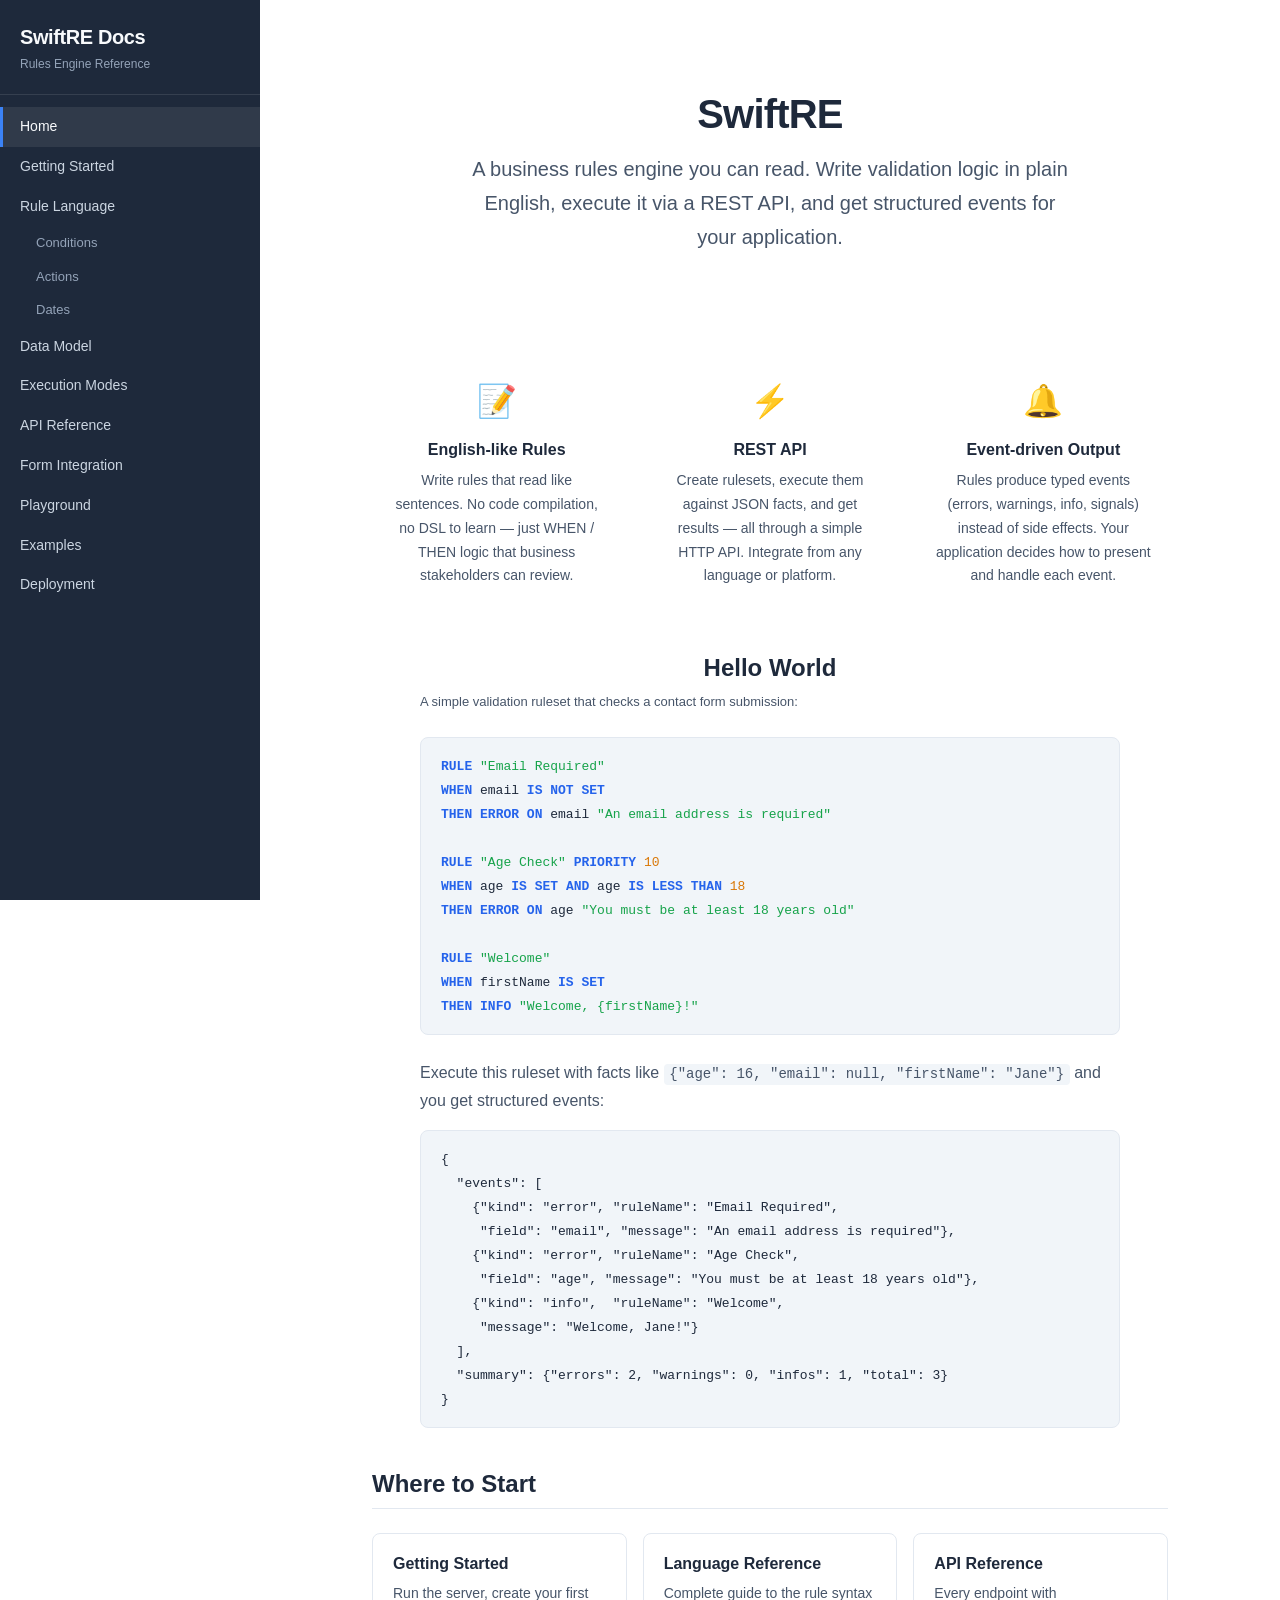
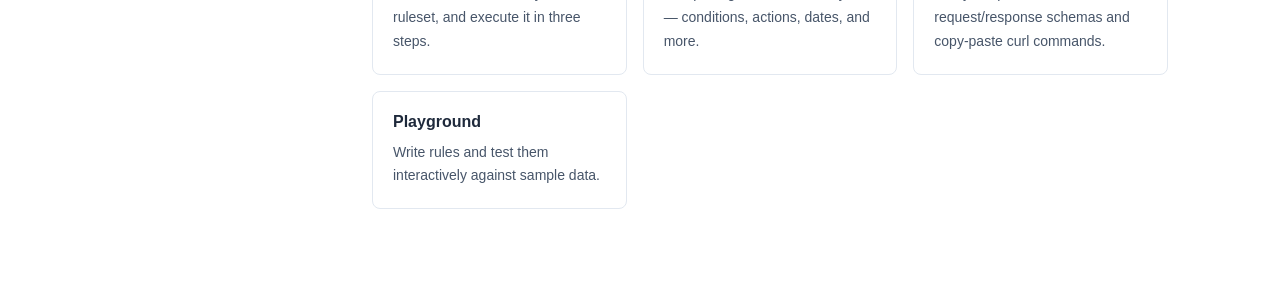
==== index.html @ fec7c4a0 "first commit" ====
<!DOCTYPE html>
<html lang="en">
<head>
    <meta charset="UTF-8">
    <meta name="viewport" content="width=device-width, initial-scale=1.0">
    <title>SwiftRE — A Business Rules Engine You Can Read</title>
    <link rel="stylesheet" href="css/style.css">
</head>
<body>

<button class="menu-toggle" aria-label="Toggle navigation">&#9776;</button>

<aside class="sidebar">
    <div class="sidebar-header">
        <h1>SwiftRE Docs</h1>
        <p>Rules Engine Reference</p>
    </div>
    <nav>
        <ul>
            <li><a href="index.html">Home</a></li>
            <li><a href="pages/getting-started.html">Getting Started</a></li>
            <li>
                <a href="pages/rule-language.html">Rule Language</a>
                <ul>
                    <li><a href="pages/conditions.html">Conditions</a></li>
                    <li><a href="pages/actions.html">Actions</a></li>
                    <li><a href="pages/dates.html">Dates</a></li>
                </ul>
            </li>
            <li><a href="pages/data-model.html">Data Model</a></li>
            <li><a href="pages/execution.html">Execution Modes</a></li>
            <li><a href="pages/api-reference.html">API Reference</a></li>
            <li><a href="pages/integration.html">Form Integration</a></li>
            <li><a href="pages/playground.html">Playground</a></li>
            <li><a href="pages/examples.html">Examples</a></li>
            <li><a href="pages/deployment.html">Deployment</a></li>
        </ul>
    </nav>
</aside>

<main class="content">
    <div class="content-inner">

        <div class="hero">
            <h1>SwiftRE</h1>
            <p class="tagline">A business rules engine you can read. Write validation logic in plain English, execute it via a REST API, and get structured events for your application.</p>
        </div>

        <div class="features">
            <div class="feature">
                <div class="feature-icon">&#128221;</div>
                <h3>English-like Rules</h3>
                <p>Write rules that read like sentences. No code compilation, no DSL to learn &mdash; just WHEN / THEN logic that business stakeholders can review.</p>
            </div>
            <div class="feature">
                <div class="feature-icon">&#9889;</div>
                <h3>REST API</h3>
                <p>Create rulesets, execute them against JSON facts, and get results &mdash; all through a simple HTTP API. Integrate from any language or platform.</p>
            </div>
            <div class="feature">
                <div class="feature-icon">&#128276;</div>
                <h3>Event-driven Output</h3>
                <p>Rules produce typed events (errors, warnings, info, signals) instead of side effects. Your application decides how to present and handle each event.</p>
            </div>
        </div>

        <div class="example-block">
            <h2>Hello World</h2>
            <p class="annotation">A simple validation ruleset that checks a contact form submission:</p>
            <pre><code class="language-swiftre">RULE "Email Required"
WHEN email IS NOT SET
THEN ERROR ON email "An email address is required"

RULE "Age Check" PRIORITY 10
WHEN age IS SET AND age IS LESS THAN 18
THEN ERROR ON age "You must be at least 18 years old"

RULE "Welcome"
WHEN firstName IS SET
THEN INFO "Welcome, {firstName}!"</code></pre>

            <p style="margin-top: 1rem;">Execute this ruleset with facts like <code>{"age": 16, "email": null, "firstName": "Jane"}</code> and you get structured events:</p>
            <pre><code>{
  "events": [
    {"kind": "error", "ruleName": "Email Required",
     "field": "email", "message": "An email address is required"},
    {"kind": "error", "ruleName": "Age Check",
     "field": "age", "message": "You must be at least 18 years old"},
    {"kind": "info",  "ruleName": "Welcome",
     "message": "Welcome, Jane!"}
  ],
  "summary": {"errors": 2, "warnings": 0, "infos": 1, "total": 3}
}</code></pre>
        </div>

        <h2>Where to Start</h2>
        <div class="card-grid">
            <a class="card" href="pages/getting-started.html">
                <h3>Getting Started</h3>
                <p>Run the server, create your first ruleset, and execute it in three steps.</p>
            </a>
            <a class="card" href="pages/rule-language.html">
                <h3>Language Reference</h3>
                <p>Complete guide to the rule syntax &mdash; conditions, actions, dates, and more.</p>
            </a>
            <a class="card" href="pages/api-reference.html">
                <h3>API Reference</h3>
                <p>Every endpoint with request/response schemas and copy-paste curl commands.</p>
            </a>
            <a class="card" href="pages/playground.html">
                <h3>Playground</h3>
                <p>Write rules and test them interactively against sample data.</p>
            </a>
        </div>

    </div>
</main>

<script src="js/nav.js"></script>
<script src="js/highlight.js"></script>
</body>
</html>
---- css/style.css ----
/* SwiftRE Documentation — Site-wide Styles */

:root {
    --sidebar-width: 260px;
    --sidebar-bg: #1e293b;
    --sidebar-text: #cbd5e1;
    --sidebar-active: #f8fafc;
    --sidebar-hover: #94a3b8;
    --sidebar-accent: #3b82f6;
    --content-max: 860px;
    --body-bg: #ffffff;
    --body-text: #1e293b;
    --body-secondary: #475569;
    --code-bg: #f1f5f9;
    --code-border: #e2e8f0;
    --border: #e2e8f0;
    --link: #2563eb;
    --link-hover: #1d4ed8;
    --error-color: #dc2626;
    --warning-color: #d97706;
    --info-color: #2563eb;
    --success-color: #16a34a;
    --card-shadow: 0 1px 3px rgba(0,0,0,0.1), 0 1px 2px rgba(0,0,0,0.06);
    --font-sans: -apple-system, BlinkMacSystemFont, "Segoe UI", Roboto, Helvetica, Arial, sans-serif;
    --font-mono: "SF Mono", "Fira Code", "Fira Mono", "Roboto Mono", Menlo, Consolas, monospace;
}

*, *::before, *::after {
    box-sizing: border-box;
    margin: 0;
    padding: 0;
}

html {
    font-size: 16px;
    scroll-behavior: smooth;
}

body {
    font-family: var(--font-sans);
    color: var(--body-text);
    background: var(--body-bg);
    line-height: 1.7;
    display: flex;
    min-height: 100vh;
}

/* ── Sidebar ── */

.sidebar {
    width: var(--sidebar-width);
    background: var(--sidebar-bg);
    color: var(--sidebar-text);
    position: fixed;
    top: 0;
    left: 0;
    bottom: 0;
    overflow-y: auto;
    padding: 1.5rem 0;
    z-index: 100;
    transition: transform 0.3s ease;
}

.sidebar-header {
    padding: 0 1.25rem 1.25rem;
    border-bottom: 1px solid rgba(255,255,255,0.1);
    margin-bottom: 0.75rem;
}

.sidebar-header h1 {
    font-size: 1.25rem;
    font-weight: 700;
    color: #f8fafc;
    letter-spacing: -0.02em;
}

.sidebar-header p {
    font-size: 0.75rem;
    color: var(--sidebar-hover);
    margin-top: 0.25rem;
}

.sidebar nav ul {
    list-style: none;
}

.sidebar nav > ul > li > a {
    display: block;
    padding: 0.5rem 1.25rem;
    color: var(--sidebar-text);
    text-decoration: none;
    font-size: 0.875rem;
    font-weight: 500;
    transition: color 0.15s, background 0.15s;
}

.sidebar nav > ul > li > a:hover {
    color: var(--sidebar-active);
    background: rgba(255,255,255,0.05);
}

.sidebar nav > ul > li > a.active {
    color: var(--sidebar-active);
    background: rgba(255,255,255,0.08);
    border-left: 3px solid var(--sidebar-accent);
    padding-left: calc(1.25rem - 3px);
}

.sidebar nav ul ul {
    list-style: none;
}

.sidebar nav ul ul a {
    display: block;
    padding: 0.35rem 1.25rem 0.35rem 2.25rem;
    color: var(--sidebar-hover);
    text-decoration: none;
    font-size: 0.8125rem;
    transition: color 0.15s;
}

.sidebar nav ul ul a:hover {
    color: var(--sidebar-active);
}

.sidebar nav ul ul a.active {
    color: var(--sidebar-active);
}

/* ── Mobile menu toggle ── */

.menu-toggle {
    display: none;
    position: fixed;
    top: 1rem;
    left: 1rem;
    z-index: 200;
    background: var(--sidebar-bg);
    color: #f8fafc;
    border: none;
    border-radius: 6px;
    padding: 0.5rem 0.65rem;
    cursor: pointer;
    font-size: 1.25rem;
    line-height: 1;
}

/* ── Main content ── */

.content {
    margin-left: var(--sidebar-width);
    flex: 1;
    min-width: 0;
}

.content-inner {
    max-width: var(--content-max);
    margin: 0 auto;
    padding: 2.5rem 2rem 4rem;
}

/* ── Typography ── */

h1, h2, h3, h4 {
    color: var(--body-text);
    line-height: 1.3;
}

.content h1 {
    font-size: 2rem;
    font-weight: 700;
    margin-bottom: 0.5rem;
    letter-spacing: -0.02em;
}

.content h2 {
    font-size: 1.5rem;
    font-weight: 600;
    margin-top: 2.5rem;
    margin-bottom: 0.75rem;
    padding-bottom: 0.5rem;
    border-bottom: 1px solid var(--border);
}

.content h3 {
    font-size: 1.125rem;
    font-weight: 600;
    margin-top: 1.75rem;
    margin-bottom: 0.5rem;
}

.content p {
    margin-bottom: 1rem;
    color: var(--body-secondary);
}

.content a {
    color: var(--link);
    text-decoration: none;
}

.content a:hover {
    color: var(--link-hover);
    text-decoration: underline;
}

.lead {
    font-size: 1.125rem;
    color: var(--body-secondary);
    margin-bottom: 1.5rem;
}

/* ── Code ── */

code {
    font-family: var(--font-mono);
    font-size: 0.875em;
    background: var(--code-bg);
    padding: 0.15em 0.4em;
    border-radius: 4px;
}

pre {
    background: var(--code-bg);
    border: 1px solid var(--code-border);
    border-radius: 8px;
    padding: 1rem 1.25rem;
    overflow-x: auto;
    margin-bottom: 1.5rem;
    line-height: 1.5;
}

pre code {
    background: none;
    padding: 0;
    font-size: 0.8125rem;
}

/* ── Tables ── */

table {
    width: 100%;
    border-collapse: collapse;
    margin-bottom: 1.5rem;
    font-size: 0.875rem;
}

thead th {
    text-align: left;
    font-weight: 600;
    padding: 0.625rem 0.75rem;
    border-bottom: 2px solid var(--border);
    color: var(--body-text);
}

tbody td {
    padding: 0.5rem 0.75rem;
    border-bottom: 1px solid var(--border);
    color: var(--body-secondary);
}

tbody tr:hover {
    background: var(--code-bg);
}

tbody td code {
    font-size: 0.8125rem;
}

/* ── Cards ── */

.card-grid {
    display: grid;
    grid-template-columns: repeat(auto-fit, minmax(220px, 1fr));
    gap: 1rem;
    margin: 1.5rem 0;
}

.card {
    background: #fff;
    border: 1px solid var(--border);
    border-radius: 8px;
    padding: 1.25rem;
    text-decoration: none;
    color: inherit;
    transition: box-shadow 0.2s, border-color 0.2s;
}

.card:hover {
    box-shadow: var(--card-shadow);
    border-color: var(--sidebar-accent);
    text-decoration: none;
}

.card h3 {
    font-size: 1rem;
    margin: 0 0 0.5rem;
    color: var(--body-text);
}

.card p {
    font-size: 0.875rem;
    color: var(--body-secondary);
    margin: 0;
}

/* ── Hero (landing page) ── */

.hero {
    text-align: center;
    padding: 3rem 0 2rem;
}

.hero h1 {
    font-size: 2.5rem;
    margin-bottom: 0.75rem;
}

.hero .tagline {
    font-size: 1.25rem;
    color: var(--body-secondary);
    margin-bottom: 2rem;
    max-width: 600px;
    margin-left: auto;
    margin-right: auto;
}

.features {
    display: grid;
    grid-template-columns: repeat(3, 1fr);
    gap: 1.5rem;
    margin: 2rem 0;
}

.feature {
    text-align: center;
    padding: 1.5rem 1rem;
}

.feature-icon {
    font-size: 2rem;
    margin-bottom: 0.75rem;
}

.feature h3 {
    font-size: 1rem;
    margin: 0 0 0.5rem;
}

.feature p {
    font-size: 0.875rem;
    color: var(--body-secondary);
    margin: 0;
}

/* ── Example block (landing page) ── */

.example-block {
    text-align: left;
    margin: 2.5rem 0;
    max-width: 700px;
    margin-left: auto;
    margin-right: auto;
}

.example-block h2 {
    text-align: center;
    border: none;
}

.example-block .annotation {
    font-size: 0.8125rem;
    color: var(--body-secondary);
    margin-top: -0.75rem;
    margin-bottom: 1.5rem;
}

/* ── Callout boxes ── */

.callout {
    border-left: 4px solid var(--info-color);
    background: #eff6ff;
    padding: 1rem 1.25rem;
    border-radius: 0 6px 6px 0;
    margin-bottom: 1.5rem;
    font-size: 0.875rem;
}

.callout.warning {
    border-left-color: var(--warning-color);
    background: #fffbeb;
}

.callout.tip {
    border-left-color: var(--success-color);
    background: #f0fdf4;
}

.callout p {
    margin: 0;
    color: var(--body-text);
}

.callout strong {
    display: block;
    margin-bottom: 0.25rem;
}

/* ── Steps (numbered instructions) ── */

.steps {
    counter-reset: step;
    list-style: none;
    margin-bottom: 1.5rem;
}

.steps li {
    counter-increment: step;
    position: relative;
    padding-left: 2.5rem;
    margin-bottom: 1.25rem;
}

.steps li::before {
    content: counter(step);
    position: absolute;
    left: 0;
    top: 0.1em;
    width: 1.75rem;
    height: 1.75rem;
    background: var(--sidebar-accent);
    color: #fff;
    border-radius: 50%;
    font-size: 0.8125rem;
    font-weight: 600;
    display: flex;
    align-items: center;
    justify-content: center;
}

/* ── Endpoint blocks (API reference) ── */

.endpoint {
    border: 1px solid var(--border);
    border-radius: 8px;
    margin-bottom: 1.5rem;
    overflow: hidden;
}

.endpoint-header {
    display: flex;
    align-items: center;
    gap: 0.75rem;
    padding: 0.75rem 1rem;
    background: var(--code-bg);
    border-bottom: 1px solid var(--border);
}

.method {
    display: inline-block;
    padding: 0.2rem 0.5rem;
    border-radius: 4px;
    font-family: var(--font-mono);
    font-size: 0.75rem;
    font-weight: 700;
    text-transform: uppercase;
}

.method.get { background: #dbeafe; color: #1e40af; }
.method.post { background: #dcfce7; color: #166534; }
.method.put { background: #fef3c7; color: #92400e; }
.method.delete { background: #fee2e2; color: #991b1b; }

.endpoint-path {
    font-family: var(--font-mono);
    font-size: 0.875rem;
    font-weight: 500;
}

.endpoint-body {
    padding: 1rem;
}

.endpoint-body p {
    font-size: 0.875rem;
}

/* ── Tabs (for request/response examples) ── */

.tabs {
    display: flex;
    gap: 0;
    border-bottom: 1px solid var(--border);
    margin-bottom: 1rem;
}

.tab {
    padding: 0.5rem 1rem;
    font-size: 0.8125rem;
    font-weight: 500;
    border: none;
    background: none;
    color: var(--body-secondary);
    cursor: pointer;
    border-bottom: 2px solid transparent;
    margin-bottom: -1px;
}

.tab.active {
    color: var(--sidebar-accent);
    border-bottom-color: var(--sidebar-accent);
}

.tab-content {
    display: none;
}

.tab-content.active {
    display: block;
}

/* ── Playground ── */

.playground-container {
    display: grid;
    grid-template-columns: 1fr 1fr;
    gap: 1rem;
    margin-bottom: 1rem;
}

.playground-pane {
    border: 1px solid var(--border);
    border-radius: 8px;
    overflow: hidden;
}

.playground-pane-header {
    padding: 0.5rem 1rem;
    background: var(--code-bg);
    border-bottom: 1px solid var(--border);
    font-size: 0.8125rem;
    font-weight: 600;
}

.playground-pane textarea {
    width: 100%;
    min-height: 300px;
    border: none;
    padding: 1rem;
    font-family: var(--font-mono);
    font-size: 0.8125rem;
    line-height: 1.5;
    resize: vertical;
    outline: none;
}

.playground-toolbar {
    display: flex;
    align-items: center;
    gap: 1rem;
    margin-bottom: 1rem;
}

.btn {
    display: inline-flex;
    align-items: center;
    gap: 0.5rem;
    padding: 0.5rem 1.25rem;
    font-size: 0.875rem;
    font-weight: 500;
    border: 1px solid var(--border);
    border-radius: 6px;
    background: #fff;
    cursor: pointer;
    transition: all 0.15s;
}

.btn:hover {
    border-color: var(--sidebar-accent);
    color: var(--sidebar-accent);
}

.btn-primary {
    background: var(--sidebar-accent);
    color: #fff;
    border-color: var(--sidebar-accent);
}

.btn-primary:hover {
    background: var(--link-hover);
    border-color: var(--link-hover);
}

.playground-results {
    border: 1px solid var(--border);
    border-radius: 8px;
    padding: 1rem;
    min-height: 120px;
    background: var(--code-bg);
    font-family: var(--font-mono);
    font-size: 0.8125rem;
    white-space: pre-wrap;
}

/* ── Responsive ── */

@media (max-width: 768px) {
    .sidebar {
        transform: translateX(-100%);
    }

    .sidebar.open {
        transform: translateX(0);
    }

    .menu-toggle {
        display: block;
    }

    .content {
        margin-left: 0;
    }

    .content-inner {
        padding: 4rem 1.25rem 3rem;
    }

    .features {
        grid-template-columns: 1fr;
    }

    .hero h1 {
        font-size: 1.75rem;
    }

    .playground-container {
        grid-template-columns: 1fr;
    }

    .card-grid {
        grid-template-columns: 1fr;
    }

    table {
        display: block;
        overflow-x: auto;
    }
}

/* ── Syntax highlighting ── */

.hl-keyword { color: #2563eb; font-weight: 600; }
.hl-string  { color: #16a34a; }
.hl-number  { color: #d97706; }
.hl-field   { color: #7c3aed; }
.hl-comment { color: #94a3b8; font-style: italic; }

@media (max-width: 480px) {
    .content-inner {
        padding: 3.5rem 1rem 2rem;
    }
}
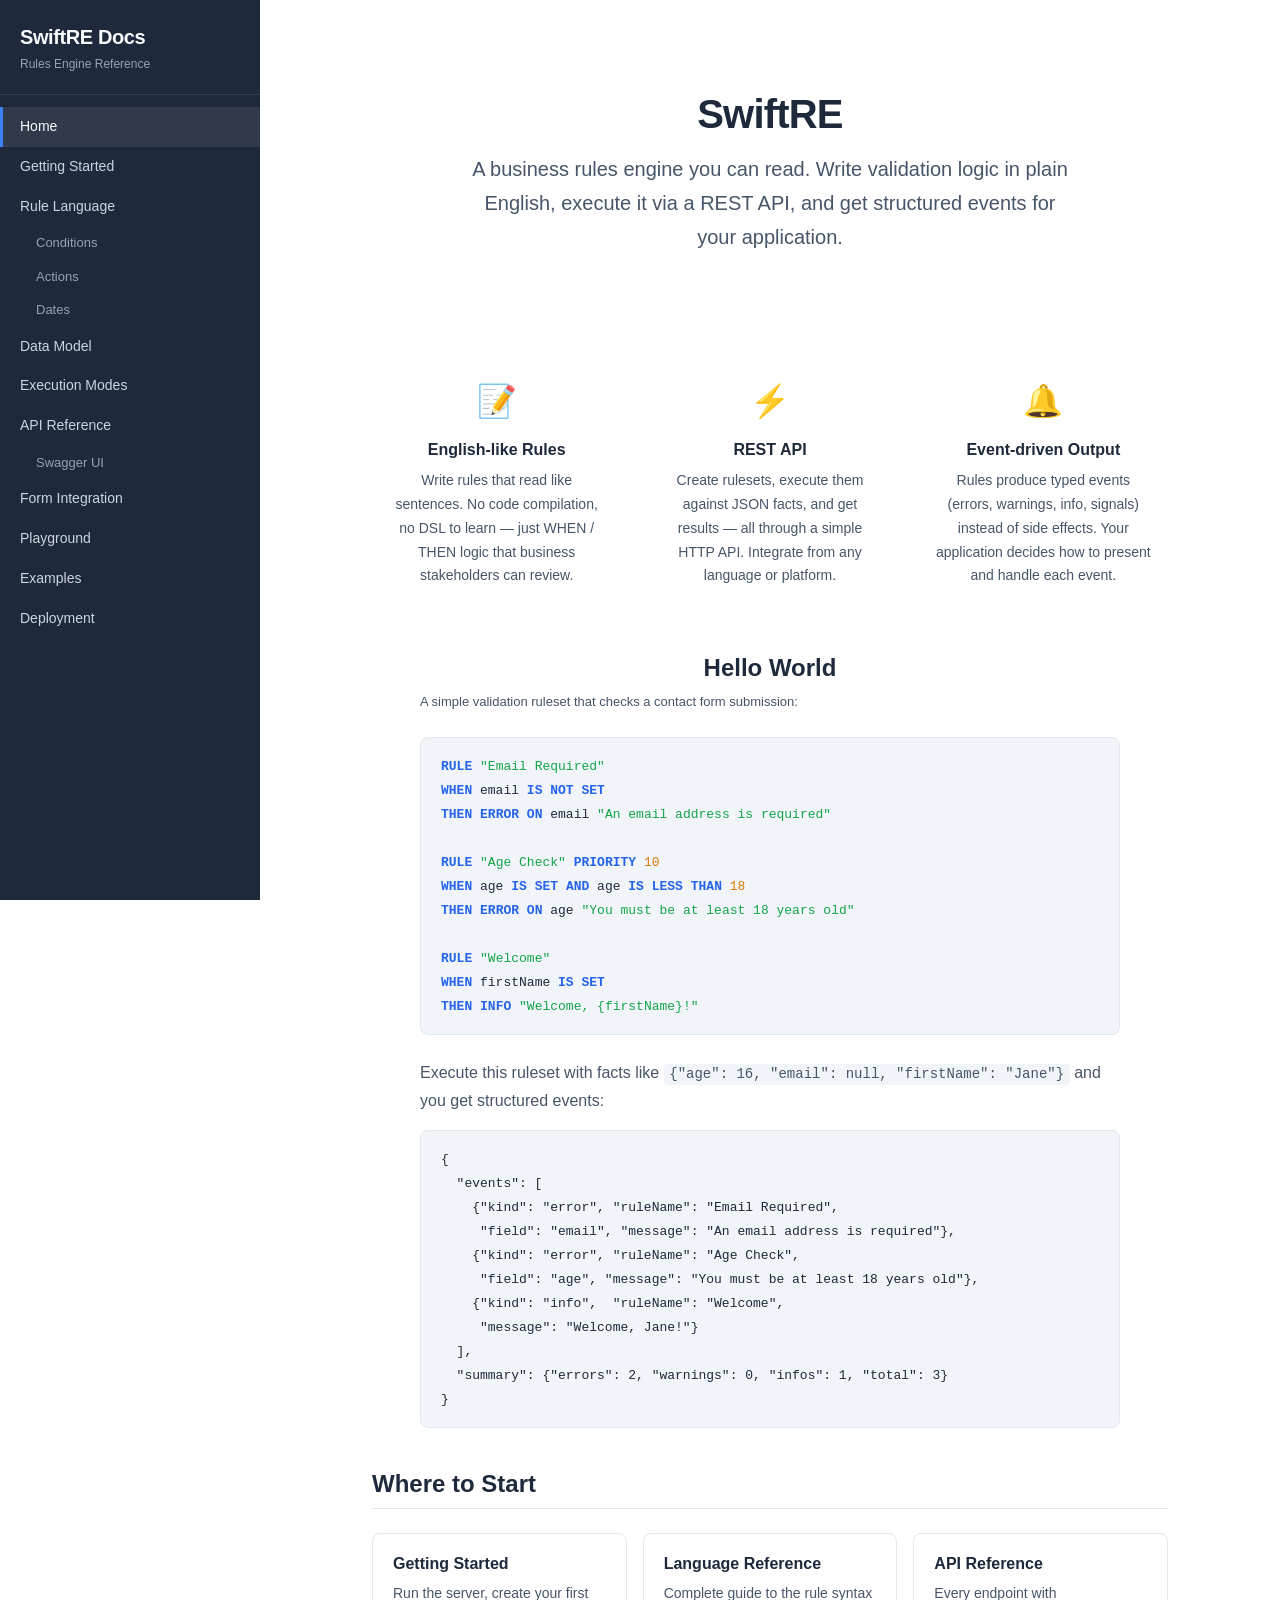
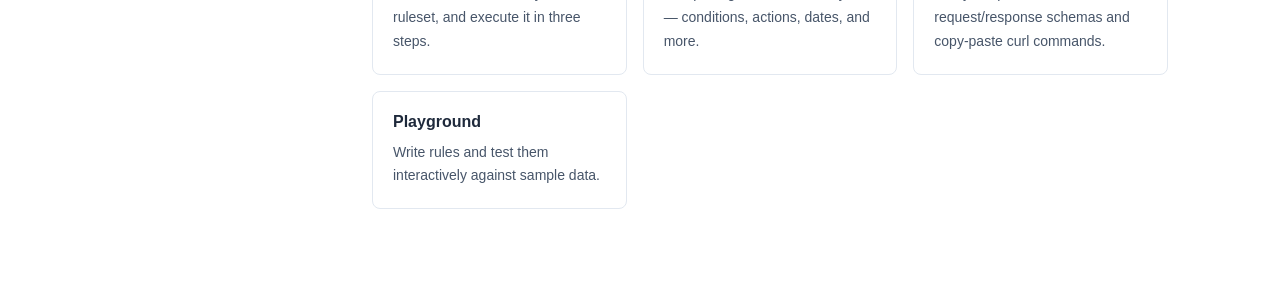
==== commit ddbc8367: "Add Swagger UI page with OpenAPI spec and nav links Embeds Swagger UI for interactive API exploratio" ====
--- a/index.html
+++ b/index.html
@@ -29,7 +29,12 @@
             </li>
             <li><a href="pages/data-model.html">Data Model</a></li>
             <li><a href="pages/execution.html">Execution Modes</a></li>
-            <li><a href="pages/api-reference.html">API Reference</a></li>
+            <li>
+                <a href="pages/api-reference.html">API Reference</a>
+                <ul>
+                    <li><a href="pages/swagger.html">Swagger UI</a></li>
+                </ul>
+            </li>
             <li><a href="pages/integration.html">Form Integration</a></li>
             <li><a href="pages/playground.html">Playground</a></li>
             <li><a href="pages/examples.html">Examples</a></li>
